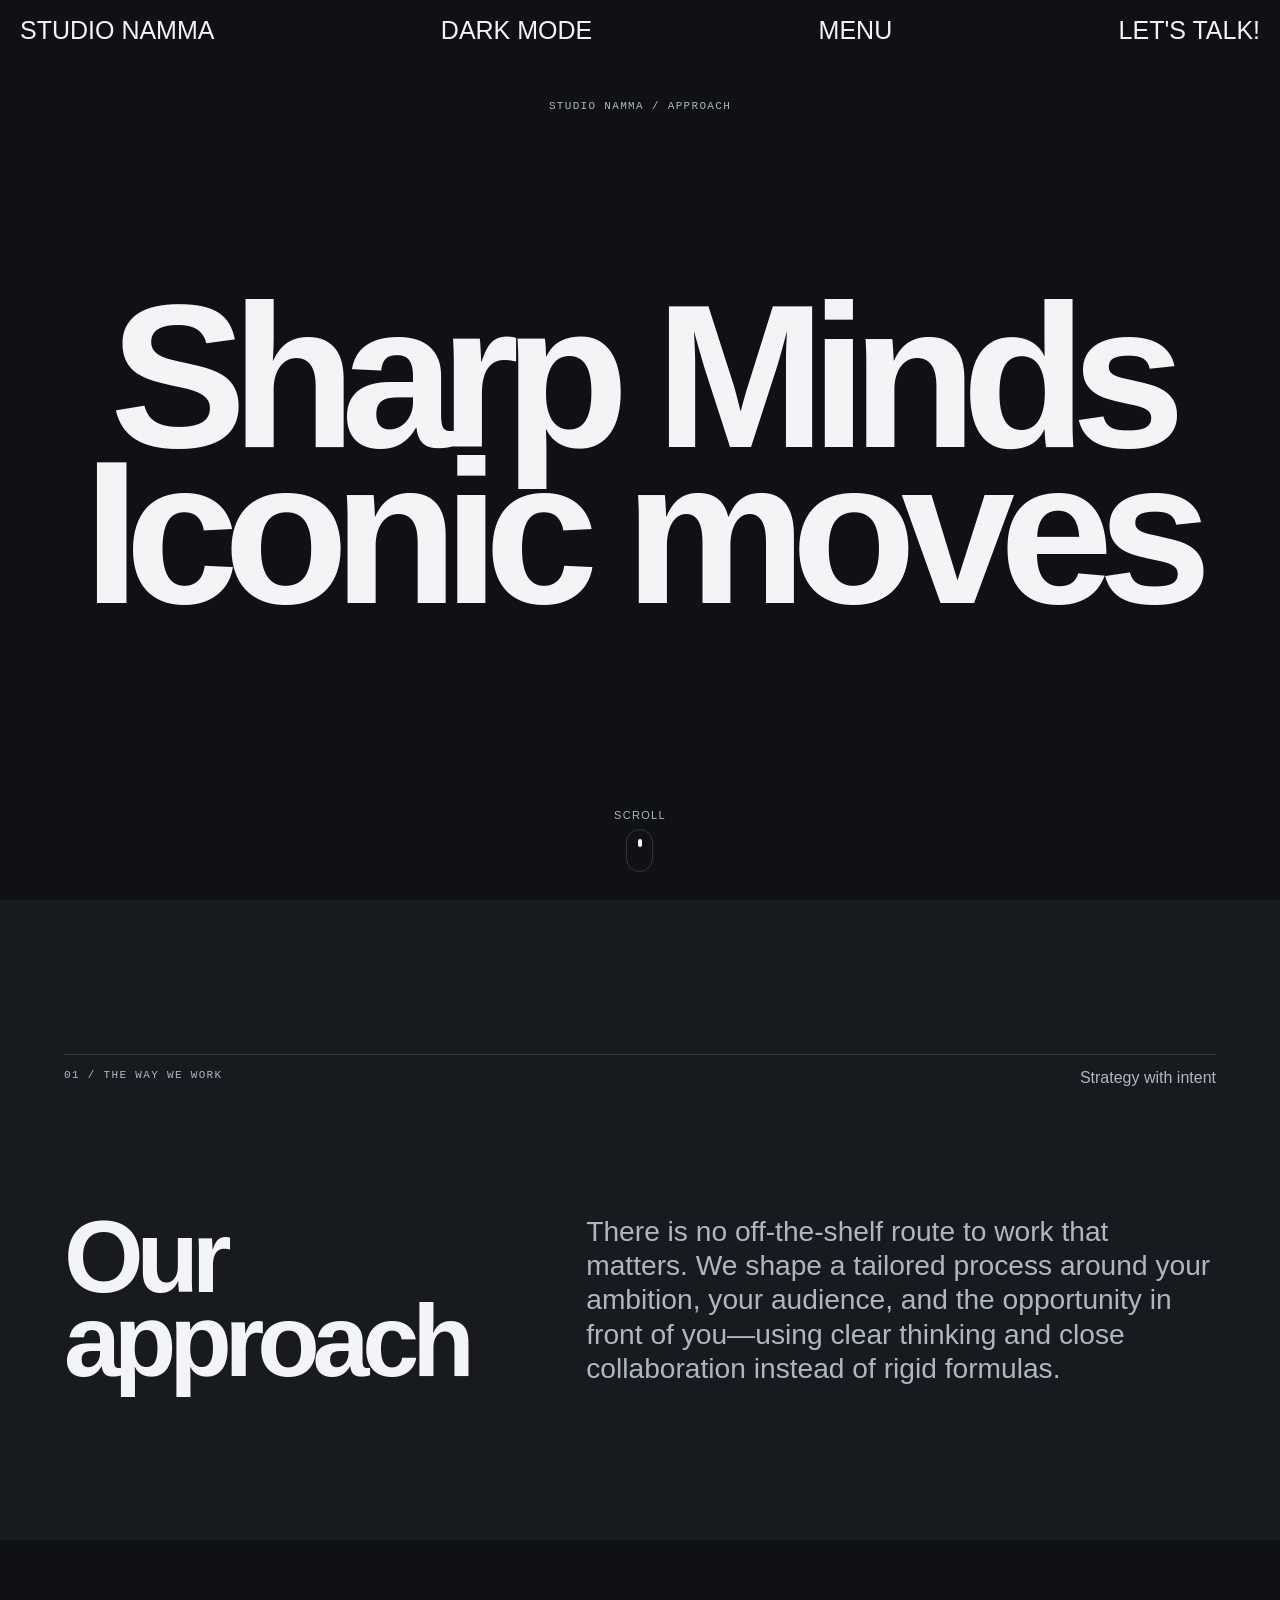
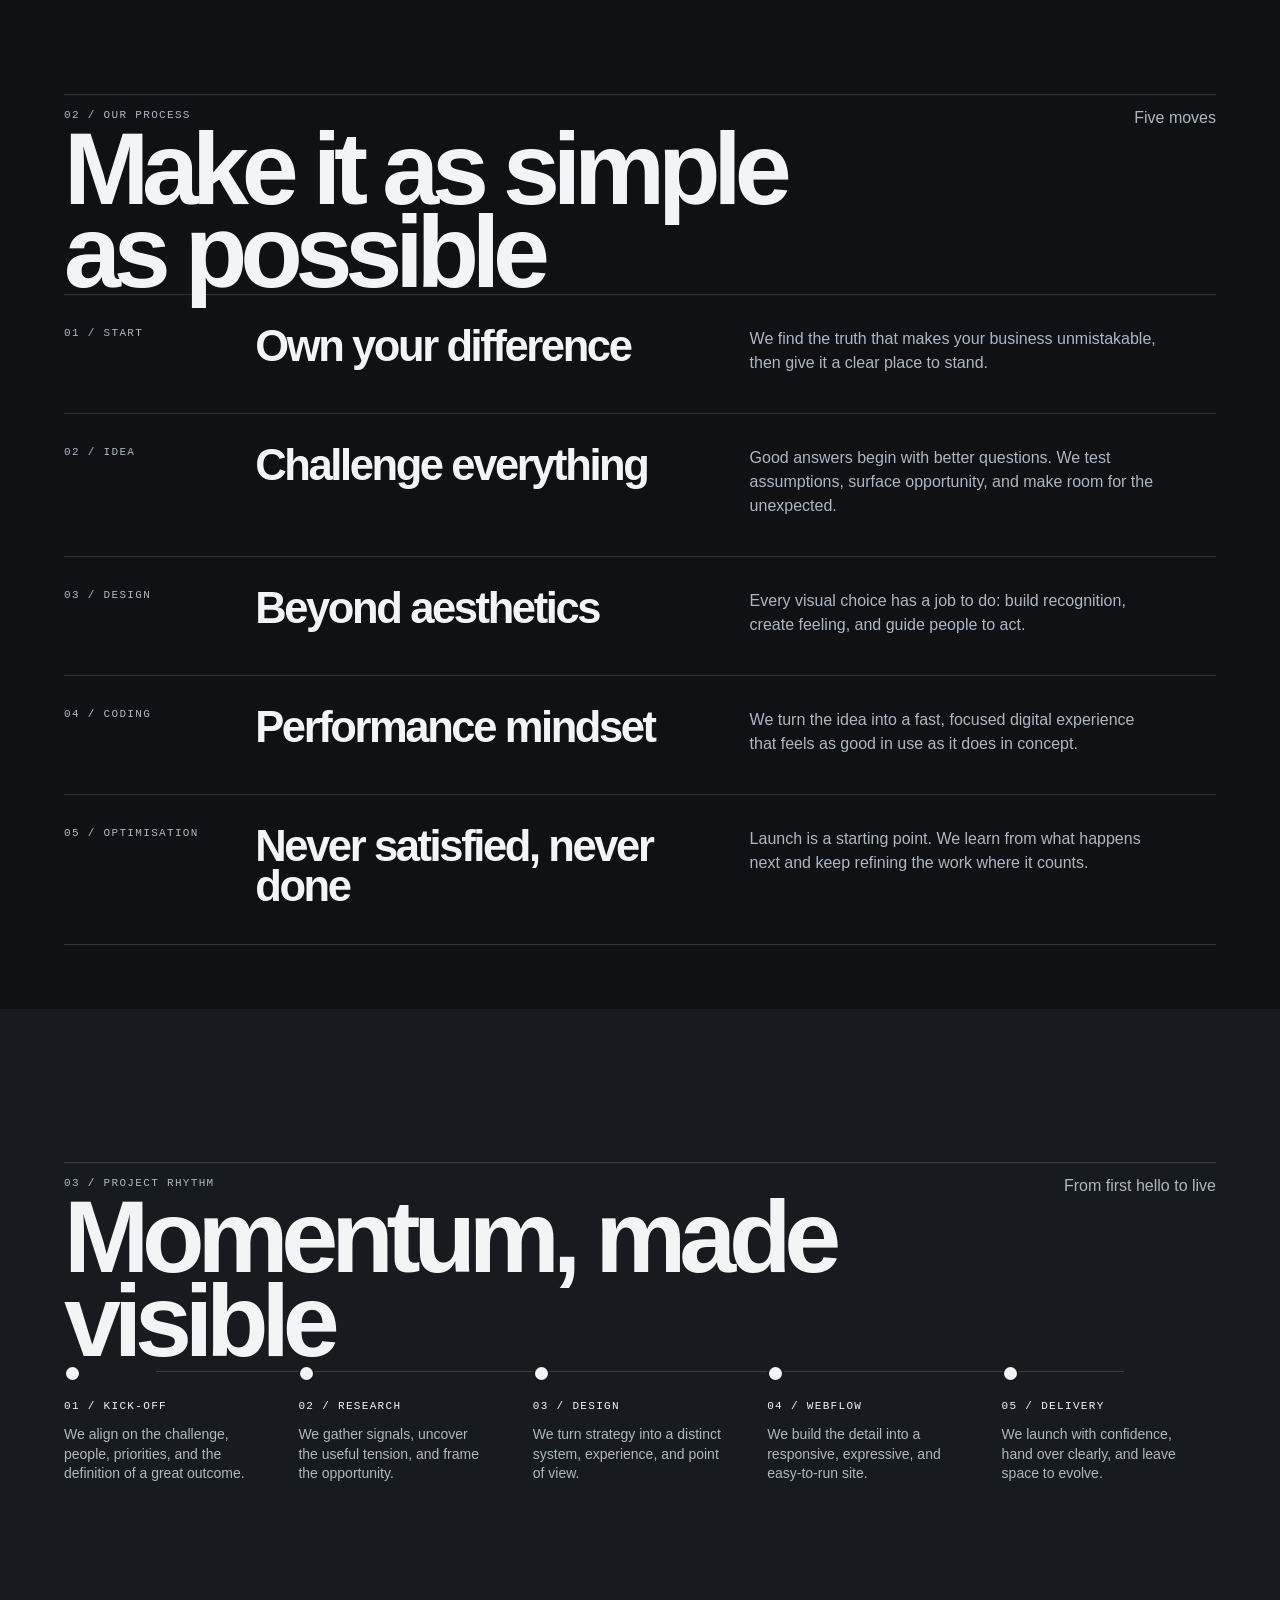
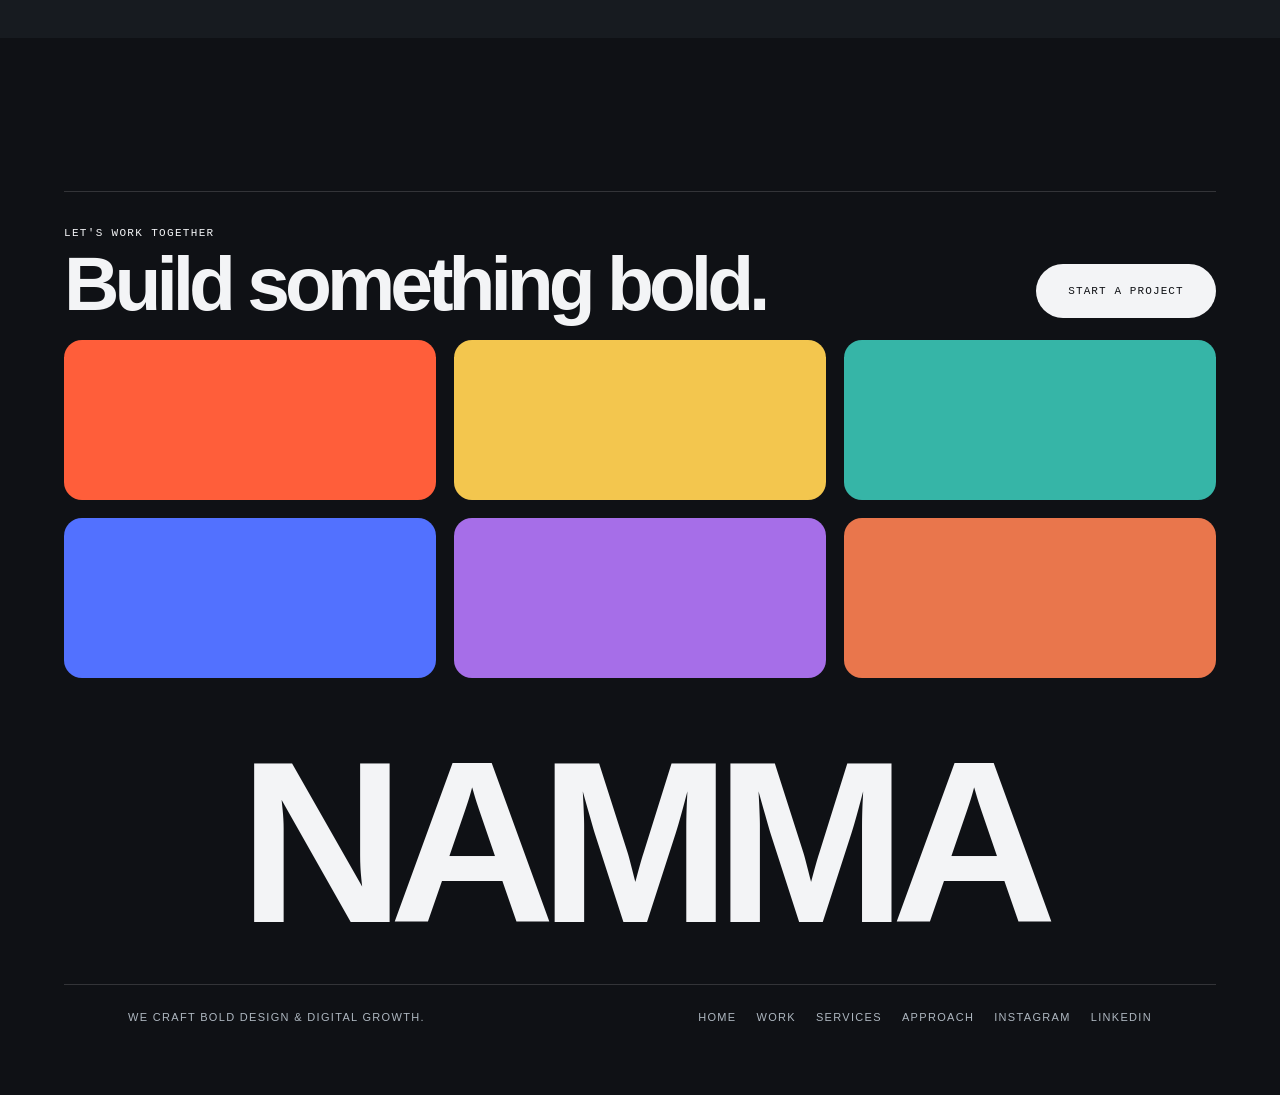
==== approach.html @ 9842e6d5 "new approach added" ====
<!doctype html>
<html lang="en">
  <head>
    <meta charset="UTF-8" />
    <meta name="viewport" content="width=device-width, initial-scale=1.0" />
    <title>Approach | Studio Namma</title>
    <link rel="stylesheet" href="./nav.css" />
    <style>
      :root {
        --page-bg: #0f1115;
        --page-bg-soft: #171b20;
        --panel: #181d22;
        --ink: #f3f4f6;
        --muted: #aeb7c0;
        --line: rgba(255, 255, 255, 0.15);
        --navbar-text: #f3f4f6;
        --footer-color-1: #ff5e3a;
        --footer-color-2: #f3c64e;
        --footer-color-3: #36b5a7;
        --footer-color-4: #5271ff;
        --footer-color-5: #a66ee8;
        --footer-color-6: #e9764c;
      }

      * {
        box-sizing: border-box;
      }
      html {
        scroll-behavior: smooth;
      }
      body {
        margin: 0;
        overflow-x: hidden;
        background: var(--page-bg);
        color: var(--ink);
      }
      a {
        color: inherit;
        text-decoration: none;
      }

      .eyebrow,
      .section-label,
      .step-tag,
      .phase-label,
      .outro-bar,
      .site-footer nav {
        font-family: "Courier New", monospace;
        font-size: 11px;
        letter-spacing: 0.12em;
        text-transform: uppercase;
      }

      .animate {
        transform: rotateX(90deg);
        transform-origin: bottom;
        opacity: 0;
        transition:
          transform 1s ease,
          opacity 1s ease;
      }
      .animate.show {
        transform: rotateX(0);
        opacity: 1;
      }

      .hero {
        position: relative;
        display: flex;
        min-height: 100vh;
        align-items: center;
        justify-content: center;
        padding: 110px 5vw 100px;
        text-align: center;
      }
      .hero h1 {
        margin: 0;
        font-size: clamp(5.5rem, 16vw, 16rem);
        font-weight: 900;
        line-height: 0.76;
        letter-spacing: -0.075em;
      }
      .hero .eyebrow {
        position: absolute;
        top: 100px;
        color: var(--muted);
      }
      .scroll-indicator {
        position: absolute;
        bottom: 28px;
        left: 50%;
        display: flex;
        flex-direction: column;
        align-items: center;
        gap: 8px;
        transform: translateX(-50%);
        color: var(--muted);
        font-family: "Courier New", monospace;
        font-size: 11px;
        letter-spacing: 0.12em;
        text-transform: uppercase;
      }
      .mouse {
        position: relative;
        width: 27px;
        height: 43px;
        border: 1px solid var(--line);
        border-radius: 999px;
      }
      .mouse::after {
        content: "";
        position: absolute;
        top: 9px;
        left: 50%;
        width: 4px;
        height: 8px;
        border-radius: 9px;
        background: var(--ink);
        transform: translateX(-50%);
        animation: scroll-dot 1.5s ease-in-out infinite;
      }
      @keyframes scroll-dot {
        from {
          opacity: 0;
          transform: translate(-50%, 0);
        }
        25% {
          opacity: 1;
        }
        to {
          opacity: 0;
          transform: translate(-50%, 14px);
        }
      }

      .intro,
      .process,
      .timeline-section,
      .cta-section {
        padding: 12vw 5vw;
      }
      .intro {
        background: var(--page-bg-soft);
      }
      .intro-inner,
      .process-inner,
      .timeline-inner,
      .cta-shell,
      .site-footer {
        max-width: 1240px;
        margin: auto;
      }
      .section-top {
        display: flex;
        justify-content: space-between;
        gap: 24px;
        padding-top: 14px;
        border-top: 1px solid var(--line);
        color: var(--muted);
      }
      .intro-copy {
        display: grid;
        grid-template-columns: minmax(220px, 0.8fr) minmax(0, 1.2fr);
        gap: 8vw;
        margin-top: 10vw;
      }
      .intro h2,
      .process h2,
      .timeline-section h2 {
        margin: 0;
        font-size: clamp(3.4rem, 8vw, 9rem);
        font-weight: 900;
        line-height: 0.82;
        letter-spacing: -0.07em;
      }
      .intro p {
        max-width: 720px;
        margin: 0;
        color: var(--muted);
        font-family: Arial, sans-serif;
        font-size: clamp(1.25rem, 2.2vw, 2rem);
        line-height: 1.22;
      }

      .process {
        padding-bottom: 5vw;
      }
      .process-heading {
        max-width: 740px;
        margin: 10vw 0 8vw;
      }
      .process-list {
        border-top: 1px solid var(--line);
      }
      .process-step {
        display: grid;
        grid-template-columns: 0.35fr 1fr 1fr;
        gap: 28px;
        padding: 32px 0 38px;
        border-bottom: 1px solid var(--line);
      }
      .step-tag {
        align-self: start;
        color: var(--muted);
      }
      .step-title {
        margin: 0;
        font-size: clamp(1.8rem, 3.4vw, 4rem);
        font-weight: 900;
        line-height: 0.9;
        letter-spacing: -0.055em;
      }
      .process-step p {
        max-width: 410px;
        margin: 0;
        color: var(--muted);
        font-family: Arial, sans-serif;
        font-size: 16px;
        line-height: 1.5;
      }

      .timeline-section {
        background: var(--page-bg-soft);
      }
      .timeline-heading {
        margin: 10vw 0 8vw;
        max-width: 790px;
      }
      .timeline {
        display: grid;
        grid-template-columns: repeat(5, 1fr);
        position: relative;
        gap: 20px;
      }
      .timeline::before {
        content: "";
        position: absolute;
        top: 8px;
        right: 8%;
        left: 8%;
        height: 1px;
        background: var(--line);
      }
      .phase {
        position: relative;
        padding-top: 32px;
      }
      .phase::before {
        content: "";
        position: absolute;
        top: 2px;
        left: 0;
        z-index: 1;
        width: 13px;
        height: 13px;
        border: 2px solid var(--page-bg-soft);
        border-radius: 50%;
        background: var(--ink);
      }
      .phase-label {
        color: var(--ink);
      }
      .phase p {
        margin: 12px 0 0;
        max-width: 190px;
        color: var(--muted);
        font-family: Arial, sans-serif;
        font-size: 14px;
        line-height: 1.4;
      }

      .cta-section {
        padding-bottom: 3vw;
      }
      .cta-shell {
        padding-top: 30px;
        border-top: 1px solid var(--line);
      }
      .cta-row {
        display: flex;
        align-items: end;
        justify-content: space-between;
        gap: 24px;
        padding-bottom: 22px;
      }
      .cta-row h2 {
        margin: 10px 0 0;
        font-size: clamp(3rem, 6vw, 6rem);
        line-height: 0.88;
        letter-spacing: -0.065em;
      }
      .primary-link {
        display: inline-flex;
        min-width: 180px;
        height: 54px;
        align-items: center;
        justify-content: center;
        border-radius: 999px;
        background: var(--ink);
        color: var(--page-bg);
        font-family: "Courier New", monospace;
        font-size: 11px;
        letter-spacing: 0.1em;
        text-transform: uppercase;
      }
      .footer-color-grid {
        display: grid;
        grid-template-columns: repeat(3, 1fr);
        gap: 18px;
      }
      .footer-color {
        min-height: 160px;
        border-radius: 18px;
        background: var(--footer-color);
      }
      .brand-outro {
        display: flex;
        min-height: 34vh;
        align-items: center;
        justify-content: center;
        padding: 38px 20px 16px;
        overflow: hidden;
      }
      .wordmark {
        margin: 0;
        font-size: clamp(5.5rem, 18vw, 26rem);
        font-weight: 900;
        line-height: 0.8;
        letter-spacing: -0.07em;
        white-space: nowrap;
      }
      .site-footer {
        padding: 8px 5vw 34px;
        border-top: 1px solid var(--line);
      }
      .outro-bar {
        display: flex;
        align-items: center;
        justify-content: space-between;
        gap: 18px;
        padding-top: 18px;
        color: var(--muted);
      }
      .site-footer nav {
        display: flex;
        flex-wrap: wrap;
        gap: 20px;
      }

      @media (max-width: 760px) {
        .intro,
        .process,
        .timeline-section,
        .cta-section {
          padding-right: 20px;
          padding-left: 20px;
        }
        .intro-copy,
        .process-step {
          grid-template-columns: 1fr;
          gap: 22px;
        }
        .intro-copy {
          margin-top: 18vw;
        }
        .process-heading,
        .timeline-heading {
          margin: 18vw 0 14vw;
        }
        .process-step {
          padding: 28px 0;
        }
        .timeline {
          grid-template-columns: 1fr;
          gap: 0;
        }
        .timeline::before {
          top: 6px;
          bottom: 6px;
          left: 6px;
          right: auto;
          width: 1px;
          height: auto;
        }
        .phase {
          min-height: 124px;
          padding: 0 0 28px 30px;
        }
        .phase::before {
          top: 0;
          left: 0;
        }
        .phase p {
          max-width: 310px;
        }
        .cta-row,
        .outro-bar {
          align-items: flex-start;
          flex-direction: column;
        }
        .footer-color-grid {
          grid-template-columns: 1fr;
        }
        .footer-color {
          min-height: 130px;
        }
        .site-footer {
          padding-right: 20px;
          padding-left: 20px;
        }
      }
    </style>
  </head>
  <body>
    <header class="hero">
      <span class="eyebrow">Studio Namma / Approach</span>
      <h1 class="animate">Sharp Minds<br />Iconic moves</h1>
      <div class="scroll-indicator" aria-label="Scroll to explore">
        <span>Scroll</span><span class="mouse" aria-hidden="true"></span>
      </div>
    </header>

    <main>
      <section class="intro" aria-labelledby="our-approach">
        <div class="intro-inner">
          <div class="section-top">
            <span class="section-label">01 / The way we work</span
            ><span>Strategy with intent</span>
          </div>
          <div class="intro-copy">
            <h2 id="our-approach" class="animate">Our approach</h2>
            <p>
              There is no off-the-shelf route to work that matters. We shape a
              tailored process around your ambition, your audience, and the
              opportunity in front of you—using clear thinking and close
              collaboration instead of rigid formulas.
            </p>
          </div>
        </div>
      </section>

      <section class="process" aria-labelledby="process-title">
        <div class="process-inner">
          <div class="section-top">
            <span class="section-label">02 / Our process</span
            ><span>Five moves</span>
          </div>
          <h2 id="process-title" class="process-heading animate">
            Make it as simple as possible
          </h2>
          <div class="process-list">
            <article class="process-step animate">
              <span class="step-tag">01 / Start</span>
              <h3 class="step-title">Own your difference</h3>
              <p>
                We find the truth that makes your business unmistakable, then
                give it a clear place to stand.
              </p>
            </article>
            <article class="process-step animate">
              <span class="step-tag">02 / Idea</span>
              <h3 class="step-title">Challenge everything</h3>
              <p>
                Good answers begin with better questions. We test assumptions,
                surface opportunity, and make room for the unexpected.
              </p>
            </article>
            <article class="process-step animate">
              <span class="step-tag">03 / Design</span>
              <h3 class="step-title">Beyond aesthetics</h3>
              <p>
                Every visual choice has a job to do: build recognition, create
                feeling, and guide people to act.
              </p>
            </article>
            <article class="process-step animate">
              <span class="step-tag">04 / Coding</span>
              <h3 class="step-title">Performance mindset</h3>
              <p>
                We turn the idea into a fast, focused digital experience that
                feels as good in use as it does in concept.
              </p>
            </article>
            <article class="process-step animate">
              <span class="step-tag">05 / Optimisation</span>
              <h3 class="step-title">Never satisfied, never done</h3>
              <p>
                Launch is a starting point. We learn from what happens next and
                keep refining the work where it counts.
              </p>
            </article>
          </div>
        </div>
      </section>

      <section class="timeline-section" aria-labelledby="timeline-title">
        <div class="timeline-inner">
          <div class="section-top">
            <span class="section-label">03 / Project rhythm</span
            ><span>From first hello to live</span>
          </div>
          <h2 id="timeline-title" class="timeline-heading animate">
            Momentum, made visible
          </h2>
          <div class="timeline">
            <article class="phase animate">
              <span class="phase-label">01 / Kick-off</span>
              <p>
                We align on the challenge, people, priorities, and the
                definition of a great outcome.
              </p>
            </article>
            <article class="phase animate">
              <span class="phase-label">02 / Research</span>
              <p>
                We gather signals, uncover the useful tension, and frame the
                opportunity.
              </p>
            </article>
            <article class="phase animate">
              <span class="phase-label">03 / Design</span>
              <p>
                We turn strategy into a distinct system, experience, and point
                of view.
              </p>
            </article>
            <article class="phase animate">
              <span class="phase-label">04 / Webflow</span>
              <p>
                We build the detail into a responsive, expressive, and
                easy-to-run site.
              </p>
            </article>
            <article class="phase animate">
              <span class="phase-label">05 / Delivery</span>
              <p>
                We launch with confidence, hand over clearly, and leave space to
                evolve.
              </p>
            </article>
          </div>
        </div>
      </section>
    </main>

    <section class="cta-section" aria-labelledby="cta-title">
      <div class="cta-shell">
        <div class="cta-row">
          <div>
            <span class="section-label">Let's work together</span>
            <h2 id="cta-title" class="animate">Build something bold.</h2>
          </div>
          <a class="primary-link" href="#">Start a project</a>
        </div>
        <div class="footer-color-grid" aria-label="Footer media placeholders">
          <div
            class="footer-color"
            style="--footer-color: var(--footer-color-1)"
          ></div>
          <div
            class="footer-color"
            style="--footer-color: var(--footer-color-2)"
          ></div>
          <div
            class="footer-color"
            style="--footer-color: var(--footer-color-3)"
          ></div>
          <div
            class="footer-color"
            style="--footer-color: var(--footer-color-4)"
          ></div>
          <div
            class="footer-color"
            style="--footer-color: var(--footer-color-5)"
          ></div>
          <div
            class="footer-color"
            style="--footer-color: var(--footer-color-6)"
          ></div>
        </div>
      </div>
      <div class="brand-outro" aria-label="Studio Namma outro">
        <h2 class="wordmark animate">NAMMA</h2>
      </div>
      <footer class="site-footer">
        <div class="outro-bar">
          <span>We craft bold design &amp; digital growth.</span>
          <nav aria-label="Footer navigation">
            <a href="./home.html">Home</a><a href="./work.html">Work</a
            ><a href="./services.html">Services</a
            ><a href="./approach.html">Approach</a><a href="#">Instagram</a
            ><a href="#">LinkedIn</a>
          </nav>
        </div>
      </footer>
    </section>
    <script src="./nav.js"></script>
    <script>
      const animatedEls = document.querySelectorAll(".animate");
      const observer = new IntersectionObserver(
        (entries) => {
          entries.forEach((entry) =>
            entry.target.classList.toggle("show", entry.isIntersecting),
          );
        },
        { threshold: 0.18 },
      );
      animatedEls.forEach((element) => observer.observe(element));
    </script>
  </body>
</html>
---- nav.css ----
:root {
  --page-bg: rgb(234, 236, 237);
  --page-bg-soft: #ffffff;
  --panel: #ffffff;
  --ink: #111111;
  --muted: #5c6166;
  --line: rgba(17, 17, 17, 0.14);
  --navbar-text: #111111;
}

* {
  margin: 0px;
  padding: 0px;
  box-sizing: border-box;
  font-family: 'Franklin Gothic Medium', 'Arial Narrow', Arial, sans-serif;
}

body {
  background-color: var(--page-bg);
  color: var(--ink);
  transition: background-color 0.3s ease, color 0.3s ease;
}

body.dark-mode {
  --page-bg: #0f1115;
  --page-bg-soft: #171b20;
  --panel: #181d22;
  --ink: #f3f4f6;
  --muted: #b4bec8;
  --line: rgba(255, 255, 255, 0.12);
  --navbar-text: #f3f4f6;
  background-color: var(--page-bg);
  color: var(--ink);
}

body.dark-mode .page-shell,
body.dark-mode .hero,
body.dark-mode .intro,
body.dark-mode .services,
body.dark-mode .testimonial,
body.dark-mode .cta-section,
body.dark-mode .brand-outro,
body.dark-mode .site-footer {
  background: var(--page-bg);
  color: var(--ink);
}

#navbar {
  display: flex;
  width: 100vw;
  justify-content: space-between;
  height: 60px;
  align-items: center;
  font-size: 25px;
  position: fixed;
  z-index: 2;
  padding: 0px 20px;
  list-style-type: none;
  top: 0px;
  color: var(--navbar-text);
}

#navbar > p {
  cursor: pointer;
}

#menu {
  position: fixed;
  width: 100vw;
  height: 90vh;
  background-color: var(--panel);
  color: var(--ink);
  list-style-type: none;
  margin: 0px;
  display: grid;
  grid-template-columns: repeat(2, 1fr);
  padding: 20px;
  top: -100%;
  transition-duration: 5s;
  z-index: 1;
}

#menu > li {
  font-size: 100px;
  font-weight: 900;
  color: var(--ink);
}

#menu.show {
  top: 9%;
}

body.dark-mode .content,
body.dark-mode .page-shell,
body.dark-mode .hero,
body.dark-mode .intro,
body.dark-mode .services,
body.dark-mode .testimonial,
body.dark-mode .cta-section,
body.dark-mode .brand-outro,
body.dark-mode .archives,
body.dark-mode .work-section,
body.dark-mode .recent-projects,
body.dark-mode main {
  background: var(--page-bg);
  color: var(--ink);
}

body.dark-mode .eyebrow,
body.dark-mode .section-label,
body.dark-mode .small-label,
body.dark-mode .footer-meta,
body.dark-mode .outro-bar,
body.dark-mode .site-footer nav,
body.dark-mode .archive-caption,
body.dark-mode .client-tag,
body.dark-mode .intro p,
body.dark-mode .service-card p,
body.dark-mode .testimonial-meta,
body.dark-mode .project p,
body.dark-mode .recent-card p,
body.dark-mode .project-meta,
body.dark-mode .section-heading,
body.dark-mode .section-heading span,
body.dark-mode .archives-heading,
body.dark-mode .brand-outro .outro-bar,
body.dark-mode .page-shell .outro-bar {
  color: var(--muted);
}

body.dark-mode .service-card,
body.dark-mode .service-list,
body.dark-mode .testimonial-shell,
body.dark-mode .cta-shell,
body.dark-mode .site-footer,
body.dark-mode .section-heading,
body.dark-mode .archives-heading,
body.dark-mode .archive-row,
body.dark-mode .project,
body.dark-mode .tool-row {
  border-color: var(--line);
}

body.dark-mode .tag,
body.dark-mode .learn-more,
body.dark-mode .primary-link,
body.dark-mode .mini-video,
body.dark-mode .tool-logo,
body.dark-mode .service-video,
body.dark-mode .recent-card .recent-media,
body.dark-mode .project-card,
body.dark-mode .archive-images .color-media {
  box-shadow: inset 0 0 0 1px var(--line);
}

body.dark-mode .tag {
  background: rgba(255, 255, 255, 0.02);
  color: var(--ink);
}

body.dark-mode .learn-more {
  background: rgba(255, 255, 255, 0.03);
  color: var(--ink);
}

body.dark-mode .primary-link {
  background: #f5f7fa;
  color: #0f1115;
}

body.dark-mode .project h2,
body.dark-mode .hero h1,
body.dark-mode .content h1,
body.dark-mode .service-card h3,
body.dark-mode blockquote,
body.dark-mode .wordmark,
body.dark-mode .cta-shell h2,
body.dark-mode .intro h2,
body.dark-mode .section-heading h2 {
  color: var(--ink);
}

body.dark-mode .project.active h2 {
  color: #ffffff;
}

body.dark-mode .scroll-indicator,
body.dark-mode .scroll-indicator .mouse {
  color: var(--ink);
  border-color: var(--line);
}

body.dark-mode .whatsapp-button {
  box-shadow: 0 12px 30px rgba(0, 0, 0, 0.4);
}

body.dark-mode .project-preview {
  box-shadow: 0 26px 60px rgba(0, 0, 0, 0.35);
}
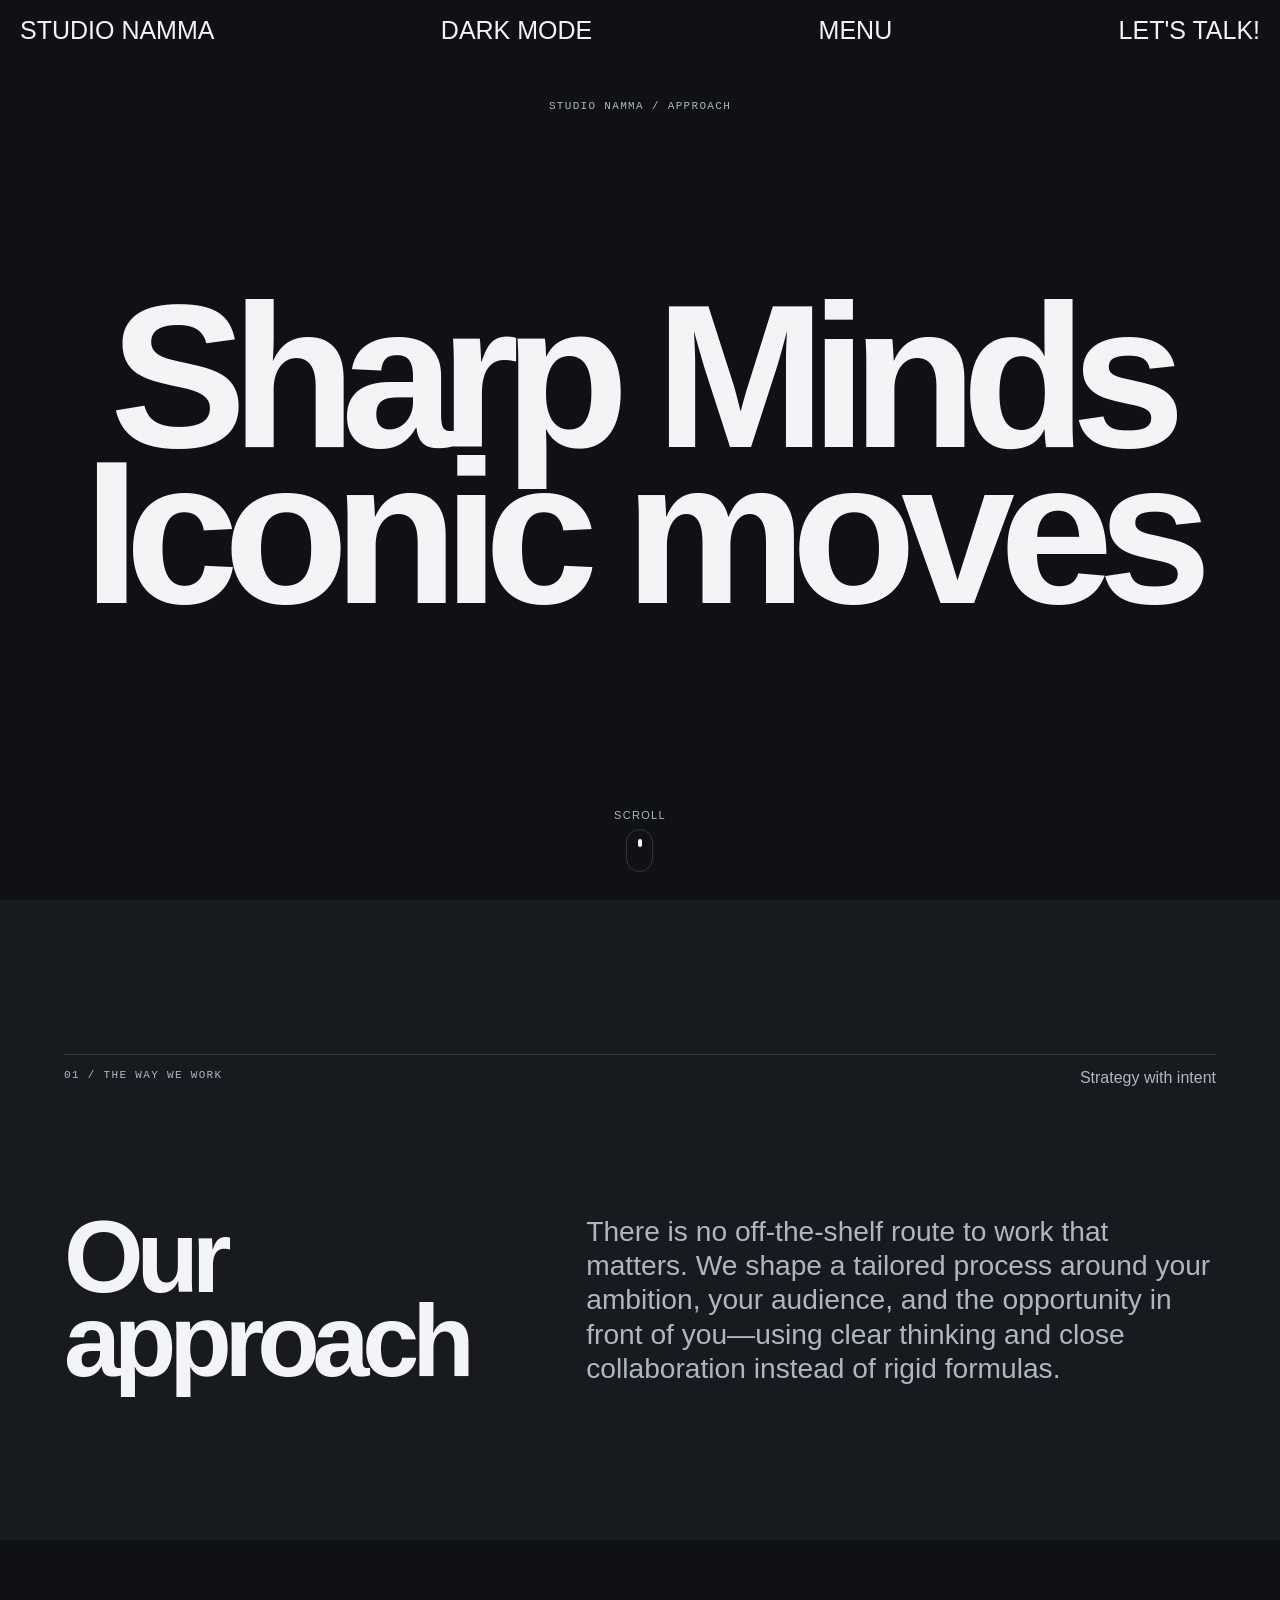
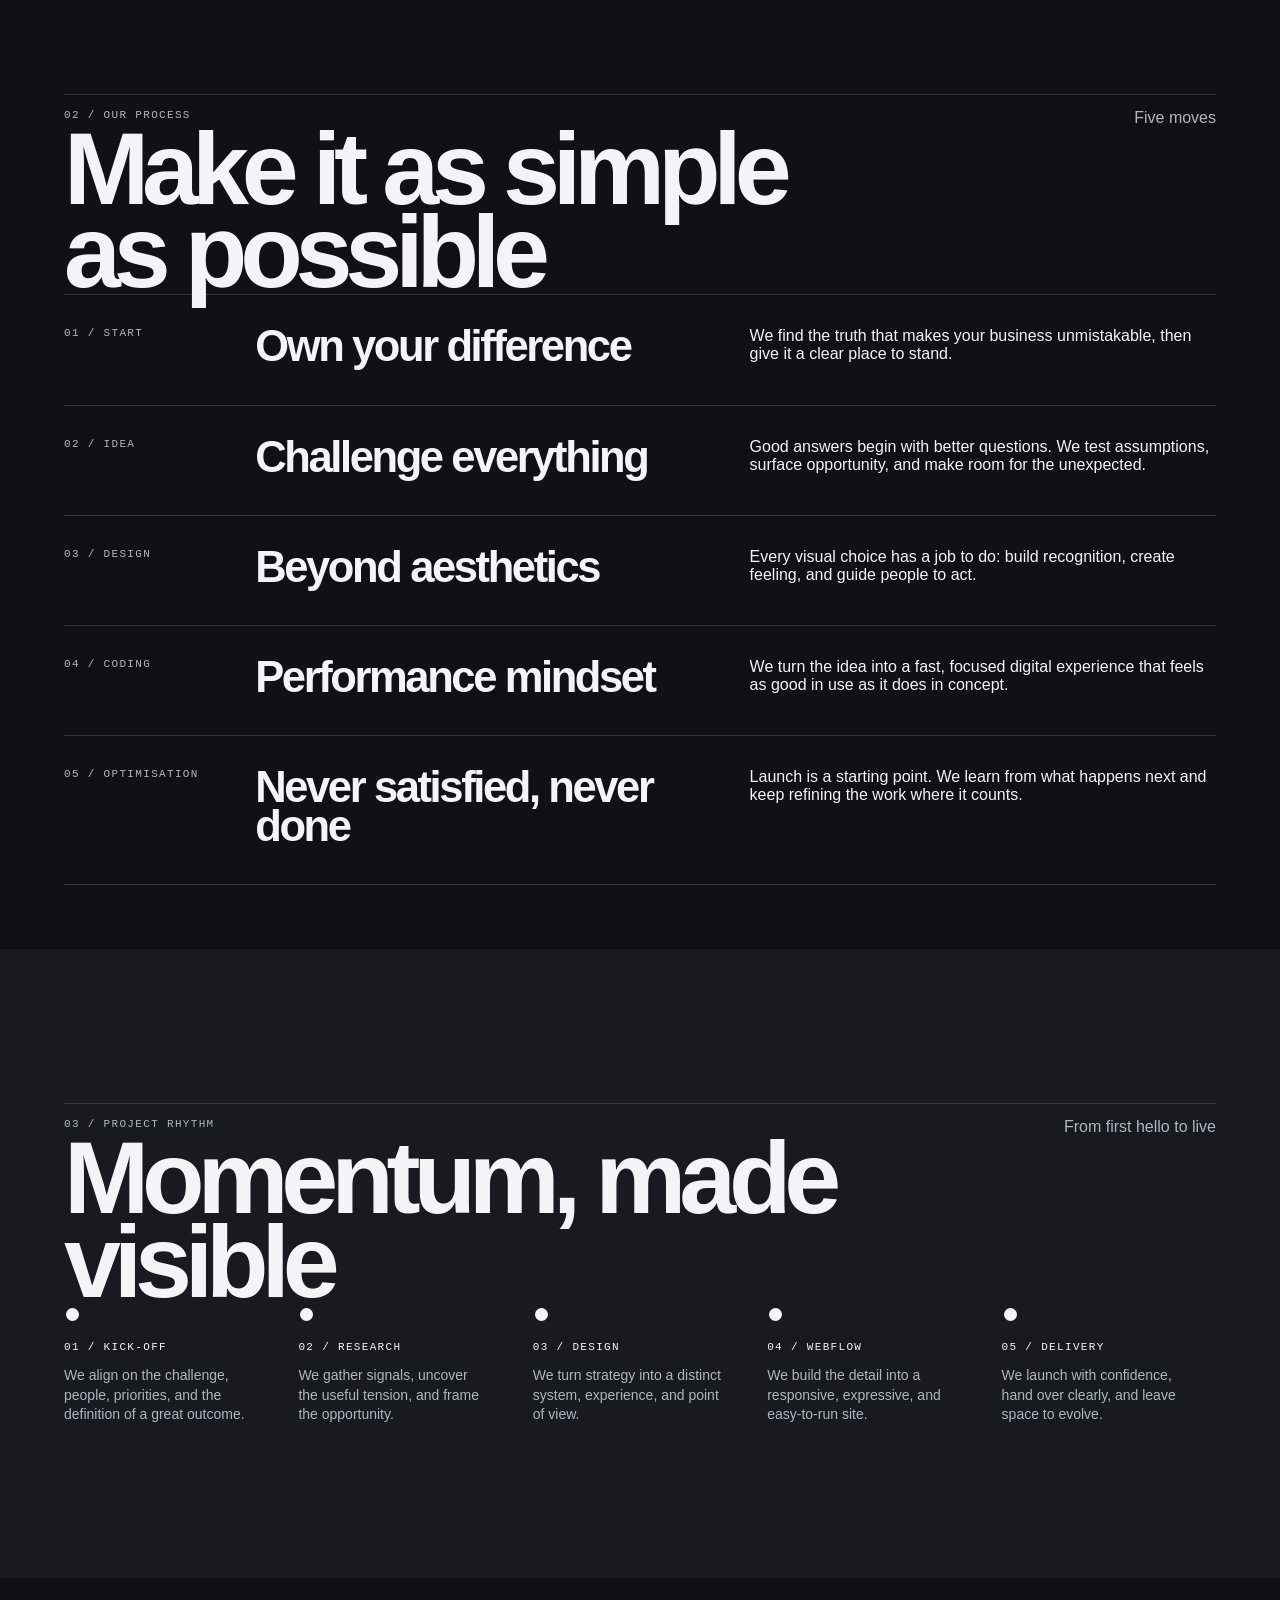
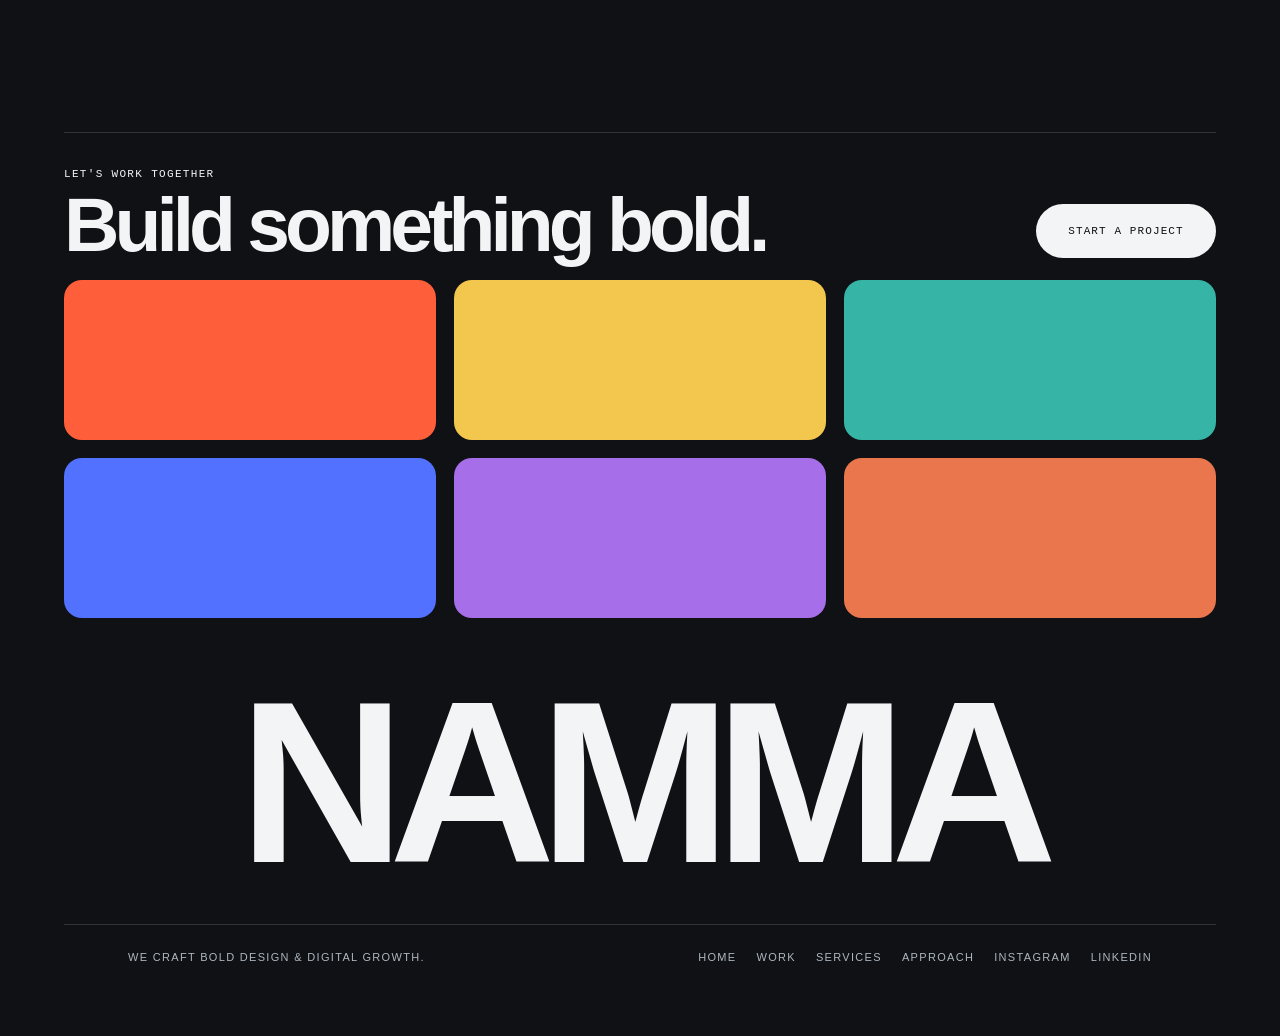
==== commit 12aa9424: "changes in file name" ====
--- a/approach.html
+++ b/approach.html
@@ -40,11 +40,11 @@
       }
 
       .eyebrow,
-      .section-label,
-      .step-tag,
-      .phase-label,
-      .outro-bar,
-      .site-footer nav {
+      .label,
+      .tag,
+      .phaseTag,
+      .bar,
+      .footer nav {
         font-family: "Courier New", monospace;
         font-size: 11px;
         letter-spacing: 0.12em;
@@ -135,22 +135,22 @@
 
       .intro,
       .process,
-      .timeline-section,
-      .cta-section {
+      .timeWrap,
+      .ctaWrap {
         padding: 12vw 5vw;
       }
       .intro {
         background: var(--page-bg-soft);
       }
-      .intro-inner,
-      .process-inner,
-      .timeline-inner,
-      .cta-shell,
-      .site-footer {
+      .inner,
+      .box,
+      .timeBox,
+      .ctaBox,
+      .footer {
         max-width: 1240px;
         margin: auto;
       }
-      .section-top {
+      .topRow {
         display: flex;
         justify-content: space-between;
         gap: 24px;
@@ -158,7 +158,7 @@
         border-top: 1px solid var(--line);
         color: var(--muted);
       }
-      .intro-copy {
+      .copy {
         display: grid;
         grid-template-columns: minmax(220px, 0.8fr) minmax(0, 1.2fr);
         gap: 8vw;
@@ -166,7 +166,7 @@
       }
       .intro h2,
       .process h2,
-      .timeline-section h2 {
+      .timeWrap h2 {
         margin: 0;
         font-size: clamp(3.4rem, 8vw, 9rem);
         font-weight: 900;
@@ -185,25 +185,25 @@
       .process {
         padding-bottom: 5vw;
       }
-      .process-heading {
+      .head {
         max-width: 740px;
         margin: 10vw 0 8vw;
       }
-      .process-list {
+      .steps {
         border-top: 1px solid var(--line);
       }
-      .process-step {
+      .step {
         display: grid;
         grid-template-columns: 0.35fr 1fr 1fr;
         gap: 28px;
         padding: 32px 0 38px;
         border-bottom: 1px solid var(--line);
       }
-      .step-tag {
+      .tag {
         align-self: start;
         color: var(--muted);
       }
-      .step-title {
+      .title {
         margin: 0;
         font-size: clamp(1.8rem, 3.4vw, 4rem);
         font-weight: 900;
@@ -219,14 +219,14 @@
         line-height: 1.5;
       }
 
-      .timeline-section {
+      .timeWrap {
         background: var(--page-bg-soft);
       }
-      .timeline-heading {
+      .timeHead {
         margin: 10vw 0 8vw;
         max-width: 790px;
       }
-      .timeline {
+      .timeLine {
         display: grid;
         grid-template-columns: repeat(5, 1fr);
         position: relative;
@@ -241,11 +241,11 @@
         height: 1px;
         background: var(--line);
       }
-      .phase {
+      .phaseItem {
         position: relative;
         padding-top: 32px;
       }
-      .phase::before {
+      .phaseItem::before {
         content: "";
         position: absolute;
         top: 2px;
@@ -257,10 +257,10 @@
         border-radius: 50%;
         background: var(--ink);
       }
-      .phase-label {
+      .phaseTag {
         color: var(--ink);
       }
-      .phase p {
+      .phaseItem p {
         margin: 12px 0 0;
         max-width: 190px;
         color: var(--muted);
@@ -269,27 +269,27 @@
         line-height: 1.4;
       }
 
-      .cta-section {
+      .ctaWrap {
         padding-bottom: 3vw;
       }
-      .cta-shell {
+      .ctaBox {
         padding-top: 30px;
         border-top: 1px solid var(--line);
       }
-      .cta-row {
+      .ctaRow {
         display: flex;
         align-items: end;
         justify-content: space-between;
         gap: 24px;
         padding-bottom: 22px;
       }
-      .cta-row h2 {
+      .ctaRow h2 {
         margin: 10px 0 0;
         font-size: clamp(3rem, 6vw, 6rem);
         line-height: 0.88;
         letter-spacing: -0.065em;
       }
-      .primary-link {
+      .btn {
         display: inline-flex;
         min-width: 180px;
         height: 54px;
@@ -303,17 +303,17 @@
         letter-spacing: 0.1em;
         text-transform: uppercase;
       }
-      .footer-color-grid {
+      .colorGrid {
         display: grid;
         grid-template-columns: repeat(3, 1fr);
         gap: 18px;
       }
-      .footer-color {
+      .colorBox {
         min-height: 160px;
         border-radius: 18px;
         background: var(--footer-color);
       }
-      .brand-outro {
+      .outro {
         display: flex;
         min-height: 34vh;
         align-items: center;
@@ -321,7 +321,7 @@
         padding: 38px 20px 16px;
         overflow: hidden;
       }
-      .wordmark {
+      .mark {
         margin: 0;
         font-size: clamp(5.5rem, 18vw, 26rem);
         font-weight: 900;
@@ -329,11 +329,11 @@
         letter-spacing: -0.07em;
         white-space: nowrap;
       }
-      .site-footer {
+      .footer {
         padding: 8px 5vw 34px;
         border-top: 1px solid var(--line);
       }
-      .outro-bar {
+      .bar {
         display: flex;
         align-items: center;
         justify-content: space-between;
@@ -341,7 +341,7 @@
         padding-top: 18px;
         color: var(--muted);
       }
-      .site-footer nav {
+      .footer nav {
         display: flex;
         flex-wrap: wrap;
         gap: 20px;
@@ -350,27 +350,27 @@
       @media (max-width: 760px) {
         .intro,
         .process,
-        .timeline-section,
-        .cta-section {
+        .timeWrap,
+        .ctaWrap {
           padding-right: 20px;
           padding-left: 20px;
         }
-        .intro-copy,
-        .process-step {
+        .copy,
+        .step {
           grid-template-columns: 1fr;
           gap: 22px;
         }
-        .intro-copy {
+        .copy {
           margin-top: 18vw;
         }
-        .process-heading,
-        .timeline-heading {
+        .head,
+        .timeHead {
           margin: 18vw 0 14vw;
         }
-        .process-step {
+        .step {
           padding: 28px 0;
         }
-        .timeline {
+        .timeLine {
           grid-template-columns: 1fr;
           gap: 0;
         }
@@ -382,29 +382,29 @@
           width: 1px;
           height: auto;
         }
-        .phase {
+        .phaseItem {
           min-height: 124px;
           padding: 0 0 28px 30px;
         }
-        .phase::before {
+        .phaseItem::before {
           top: 0;
           left: 0;
         }
-        .phase p {
+        .phaseItem p {
           max-width: 310px;
         }
-        .cta-row,
-        .outro-bar {
+        .ctaRow,
+        .bar {
           align-items: flex-start;
           flex-direction: column;
         }
-        .footer-color-grid {
+        .colorGrid {
           grid-template-columns: 1fr;
         }
-        .footer-color {
+        .colorBox {
           min-height: 130px;
         }
-        .site-footer {
+        .footer {
           padding-right: 20px;
           padding-left: 20px;
         }
@@ -421,14 +421,14 @@
     </header>
 
     <main>
-      <section class="intro" aria-labelledby="our-approach">
-        <div class="intro-inner">
-          <div class="section-top">
-            <span class="section-label">01 / The way we work</span
+      <section class="intro" aria-labelledby="about">
+        <div class="inner">
+          <div class="topRow">
+            <span class="label">01 / The way we work</span
             ><span>Strategy with intent</span>
           </div>
-          <div class="intro-copy">
-            <h2 id="our-approach" class="animate">Our approach</h2>
+          <div class="copy">
+            <h2 id="about" class="animate">Our approach</h2>
             <p>
               There is no off-the-shelf route to work that matters. We shape a
               tailored process around your ambition, your audience, and the
@@ -439,51 +439,51 @@
         </div>
       </section>
 
-      <section class="process" aria-labelledby="process-title">
-        <div class="process-inner">
-          <div class="section-top">
-            <span class="section-label">02 / Our process</span
+      <section class="process" aria-labelledby="stepsTitle">
+        <div class="box">
+          <div class="topRow">
+            <span class="label">02 / Our process</span
             ><span>Five moves</span>
           </div>
-          <h2 id="process-title" class="process-heading animate">
+          <h2 id="stepsTitle" class="head animate">
             Make it as simple as possible
           </h2>
-          <div class="process-list">
-            <article class="process-step animate">
-              <span class="step-tag">01 / Start</span>
-              <h3 class="step-title">Own your difference</h3>
+          <div class="steps">
+            <article class="step animate">
+              <span class="tag">01 / Start</span>
+              <h3 class="title">Own your difference</h3>
               <p>
                 We find the truth that makes your business unmistakable, then
                 give it a clear place to stand.
               </p>
             </article>
-            <article class="process-step animate">
-              <span class="step-tag">02 / Idea</span>
-              <h3 class="step-title">Challenge everything</h3>
+            <article class="step animate">
+              <span class="tag">02 / Idea</span>
+              <h3 class="title">Challenge everything</h3>
               <p>
                 Good answers begin with better questions. We test assumptions,
                 surface opportunity, and make room for the unexpected.
               </p>
             </article>
-            <article class="process-step animate">
-              <span class="step-tag">03 / Design</span>
-              <h3 class="step-title">Beyond aesthetics</h3>
+            <article class="step animate">
+              <span class="tag">03 / Design</span>
+              <h3 class="title">Beyond aesthetics</h3>
               <p>
                 Every visual choice has a job to do: build recognition, create
                 feeling, and guide people to act.
               </p>
             </article>
-            <article class="process-step animate">
-              <span class="step-tag">04 / Coding</span>
-              <h3 class="step-title">Performance mindset</h3>
+            <article class="step animate">
+              <span class="tag">04 / Coding</span>
+              <h3 class="title">Performance mindset</h3>
               <p>
                 We turn the idea into a fast, focused digital experience that
                 feels as good in use as it does in concept.
               </p>
             </article>
-            <article class="process-step animate">
-              <span class="step-tag">05 / Optimisation</span>
-              <h3 class="step-title">Never satisfied, never done</h3>
+            <article class="step animate">
+              <span class="tag">05 / Optimisation</span>
+              <h3 class="title">Never satisfied, never done</h3>
               <p>
                 Launch is a starting point. We learn from what happens next and
                 keep refining the work where it counts.
@@ -493,46 +493,46 @@
         </div>
       </section>
 
-      <section class="timeline-section" aria-labelledby="timeline-title">
-        <div class="timeline-inner">
-          <div class="section-top">
-            <span class="section-label">03 / Project rhythm</span
+      <section class="timeWrap" aria-labelledby="timeTitle">
+        <div class="timeBox">
+          <div class="topRow">
+            <span class="label">03 / Project rhythm</span
             ><span>From first hello to live</span>
           </div>
-          <h2 id="timeline-title" class="timeline-heading animate">
+          <h2 id="timeTitle" class="timeHead animate">
             Momentum, made visible
           </h2>
-          <div class="timeline">
-            <article class="phase animate">
-              <span class="phase-label">01 / Kick-off</span>
+          <div class="timeLine">
+            <article class="phaseItem animate">
+              <span class="phaseTag">01 / Kick-off</span>
               <p>
                 We align on the challenge, people, priorities, and the
                 definition of a great outcome.
               </p>
             </article>
-            <article class="phase animate">
-              <span class="phase-label">02 / Research</span>
+            <article class="phaseItem animate">
+              <span class="phaseTag">02 / Research</span>
               <p>
                 We gather signals, uncover the useful tension, and frame the
                 opportunity.
               </p>
             </article>
-            <article class="phase animate">
-              <span class="phase-label">03 / Design</span>
+            <article class="phaseItem animate">
+              <span class="phaseTag">03 / Design</span>
               <p>
                 We turn strategy into a distinct system, experience, and point
                 of view.
               </p>
             </article>
-            <article class="phase animate">
-              <span class="phase-label">04 / Webflow</span>
+            <article class="phaseItem animate">
+              <span class="phaseTag">04 / Webflow</span>
               <p>
                 We build the detail into a responsive, expressive, and
                 easy-to-run site.
               </p>
             </article>
-            <article class="phase animate">
-              <span class="phase-label">05 / Delivery</span>
+            <article class="phaseItem animate">
+              <span class="phaseTag">05 / Delivery</span>
               <p>
                 We launch with confidence, hand over clearly, and leave space to
                 evolve.
@@ -543,47 +543,47 @@
       </section>
     </main>
 
-    <section class="cta-section" aria-labelledby="cta-title">
-      <div class="cta-shell">
-        <div class="cta-row">
+    <section class="ctaWrap" aria-labelledby="ctaTitle">
+      <div class="ctaBox">
+        <div class="ctaRow">
           <div>
-            <span class="section-label">Let's work together</span>
-            <h2 id="cta-title" class="animate">Build something bold.</h2>
+            <span class="label">Let's work together</span>
+            <h2 id="ctaTitle" class="animate">Build something bold.</h2>
           </div>
-          <a class="primary-link" href="#">Start a project</a>
+          <a class="btn" href="#">Start a project</a>
         </div>
-        <div class="footer-color-grid" aria-label="Footer media placeholders">
+        <div class="colorGrid" aria-label="Footer media placeholders">
           <div
-            class="footer-color"
+            class="colorBox"
             style="--footer-color: var(--footer-color-1)"
           ></div>
           <div
-            class="footer-color"
+            class="colorBox"
             style="--footer-color: var(--footer-color-2)"
           ></div>
           <div
-            class="footer-color"
+            class="colorBox"
             style="--footer-color: var(--footer-color-3)"
           ></div>
           <div
-            class="footer-color"
+            class="colorBox"
             style="--footer-color: var(--footer-color-4)"
           ></div>
           <div
-            class="footer-color"
+            class="colorBox"
             style="--footer-color: var(--footer-color-5)"
           ></div>
           <div
-            class="footer-color"
+            class="colorBox"
             style="--footer-color: var(--footer-color-6)"
           ></div>
         </div>
       </div>
-      <div class="brand-outro" aria-label="Studio Namma outro">
-        <h2 class="wordmark animate">NAMMA</h2>
+      <div class="outro" aria-label="Studio Namma outro">
+        <h2 class="mark animate">NAMMA</h2>
       </div>
-      <footer class="site-footer">
-        <div class="outro-bar">
+      <footer class="footer">
+        <div class="bar">
           <span>We craft bold design &amp; digital growth.</span>
           <nav aria-label="Footer navigation">
             <a href="./home.html">Home</a><a href="./work.html">Work</a
--- a/nav.css
+++ b/nav.css
@@ -45,7 +45,7 @@
   color: var(--ink);
 }
 
-#navbar {
+#nav {
   display: flex;
   width: 100vw;
   justify-content: space-between;
@@ -60,11 +60,11 @@
   color: var(--navbar-text);
 }
 
-#navbar > p {
+#nav > p {
   cursor: pointer;
 }
 
-#menu {
+#navMenu {
   position: fixed;
   width: 100vw;
   height: 90vh;
@@ -80,13 +80,13 @@
   z-index: 1;
 }
 
-#menu > li {
+#navMenu > li {
   font-size: 100px;
   font-weight: 900;
   color: var(--ink);
 }
 
-#menu.show {
+#navMenu.show {
   top: 9%;
 }
 
